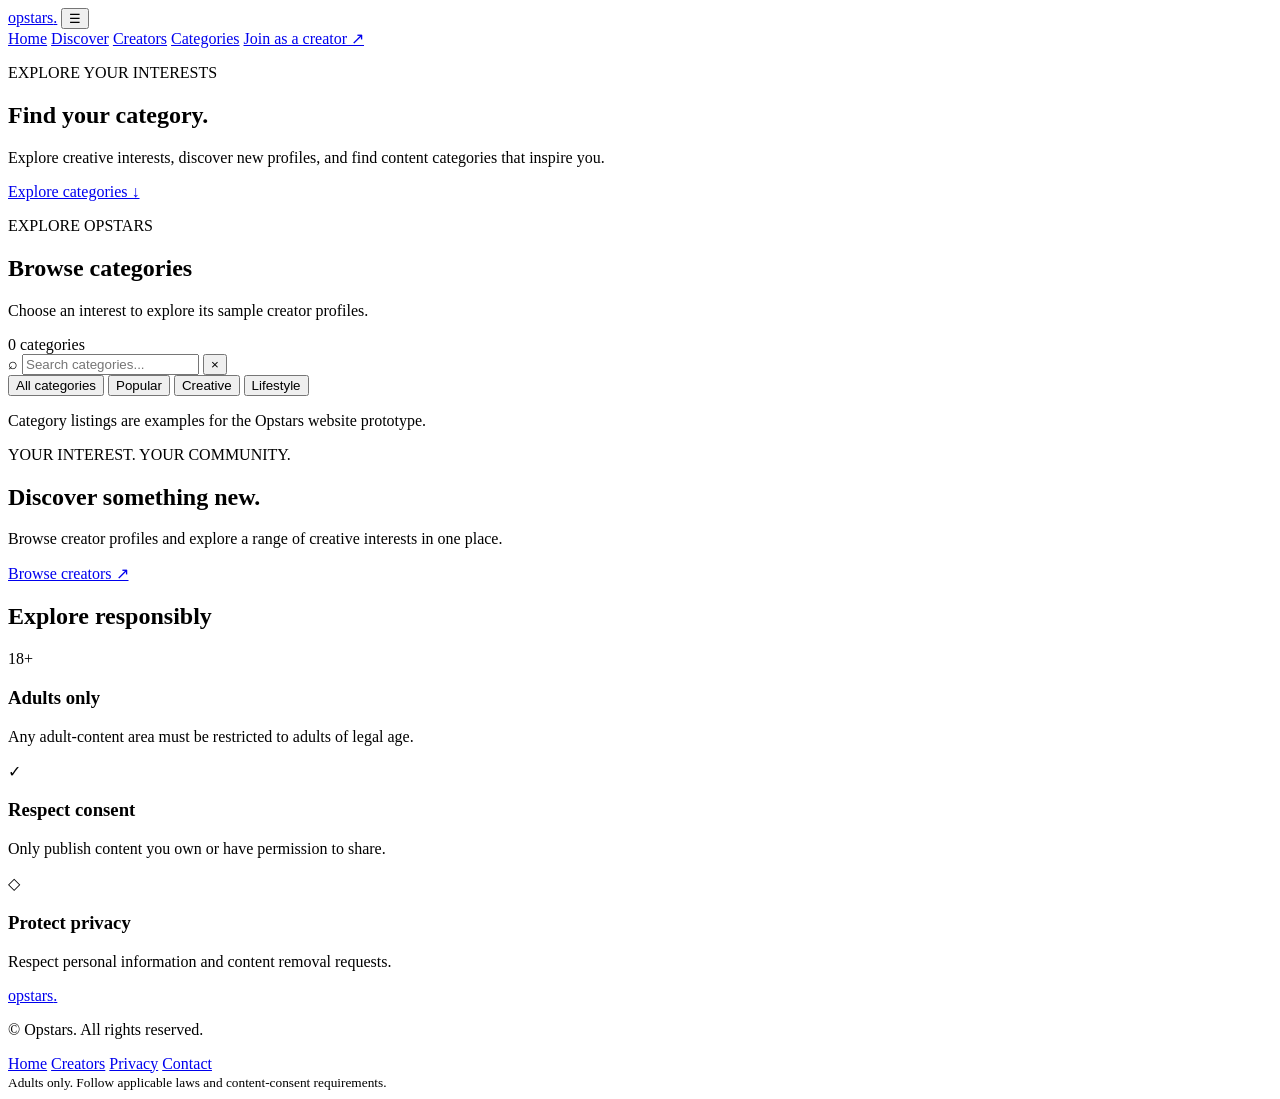
==== categories.html @ 4d6888ff "Create categories.html" ====
<!DOCTYPE html>
<html lang="en">
<head>
  <meta charset="UTF-8">
  <meta name="viewport" content="width=device-width, initial-scale=1.0">
  <meta name="theme-color" content="#ffffff">
  <meta name="description" content="Explore creator categories on Opstars.">
  <title>Categories | Opstars</title>
  <link rel="stylesheet" href="categories.css">
  <script src="categories.js" defer></script>
</head>
<body>
  <header class="site-header">
    <a class="logo" href="index.html">op<span>stars</span>.</a>

    <button class="menu-toggle" id="menuToggle"
      aria-label="Toggle navigation" aria-expanded="false">☰</button>

    <nav id="mainNav">
      <a href="index.html">Home</a>
      <a href="index.html#discover">Discover</a>
      <a href="creators.html">Creators</a>
      <a class="active" href="categories.html">Categories</a>
      <a class="join-link" href="index.html#join">Join as a creator ↗</a>
    </nav>
  </header>

  <main>
    <section class="hero">
      <p class="eyebrow">EXPLORE YOUR INTERESTS</p>
      <h1>Find your <span>category.</span></h1>
      <p>
        Explore creative interests, discover new profiles, and find
        content categories that inspire you.
      </p>
      <a href="#categoryDirectory" class="primary-button">
        Explore categories ↓
      </a>
    </section>

    <section class="category-section" id="categoryDirectory">
      <div class="section-heading">
        <div>
          <p class="eyebrow">EXPLORE OPSTARS</p>
          <h2>Browse categories</h2>
          <p>Choose an interest to explore its sample creator profiles.</p>
        </div>
        <span id="categoryCount" class="result-count">0 categories</span>
      </div>

      <label class="search-box">
        <span aria-hidden="true">⌕</span>
        <input id="categorySearch" type="search"
          placeholder="Search categories..."
          aria-label="Search categories">
        <button id="clearSearch" type="button"
          aria-label="Clear search">×</button>
      </label>

      <div class="filter-bar" aria-label="Category filters">
        <button class="filter active" data-filter="All">All categories</button>
        <button class="filter" data-filter="Popular">Popular</button>
        <button class="filter" data-filter="Creative">Creative</button>
        <button class="filter" data-filter="Lifestyle">Lifestyle</button>
      </div>

      <div class="category-grid" id="categoryGrid"></div>

      <div class="empty-state" id="emptyState" hidden>
        <div class="empty-icon">⌕</div>
        <h3>No categories found</h3>
        <p>Try a different search term or filter.</p>
        <button class="primary-button" id="resetFilters" type="button">
          Reset filters
        </button>
      </div>

      <p class="demo-note">
        Category listings are examples for the Opstars website prototype.
      </p>
    </section>

    <section class="creator-banner">
      <div>
        <p class="eyebrow">YOUR INTEREST. YOUR COMMUNITY.</p>
        <h2>Discover something <span>new.</span></h2>
        <p>
          Browse creator profiles and explore a range of creative
          interests in one place.
        </p>
      </div>
      <a href="creators.html" class="primary-button">
        Browse creators ↗
      </a>
    </section>

    <section class="safety-section">
      <h2>Explore responsibly</h2>
      <div class="safety-grid">
        <article>
          <span class="safety-icon">18+</span>
          <h3>Adults only</h3>
          <p>Any adult-content area must be restricted to adults of legal age.</p>
        </article>
        <article>
          <span class="safety-icon">✓</span>
          <h3>Respect consent</h3>
          <p>Only publish content you own or have permission to share.</p>
        </article>
        <article>
          <span class="safety-icon">◇</span>
          <h3>Protect privacy</h3>
          <p>Respect personal information and content removal requests.</p>
        </article>
      </div>
    </section>
  </main>

  <footer class="site-footer">
    <a class="logo" href="index.html">op<span>stars</span>.</a>
    <p>© <span id="year"></span> Opstars. All rights reserved.</p>
    <div class="footer-links">
      <a href="index.html">Home</a>
      <a href="creators.html">Creators</a>
      <a href="mailto:privacy@example.com">Privacy</a>
      <a href="mailto:support@example.com">Contact</a>
    </div>
    <small>Adults only. Follow applicable laws and content-consent requirements.</small>
  </footer>
</body>
</html>
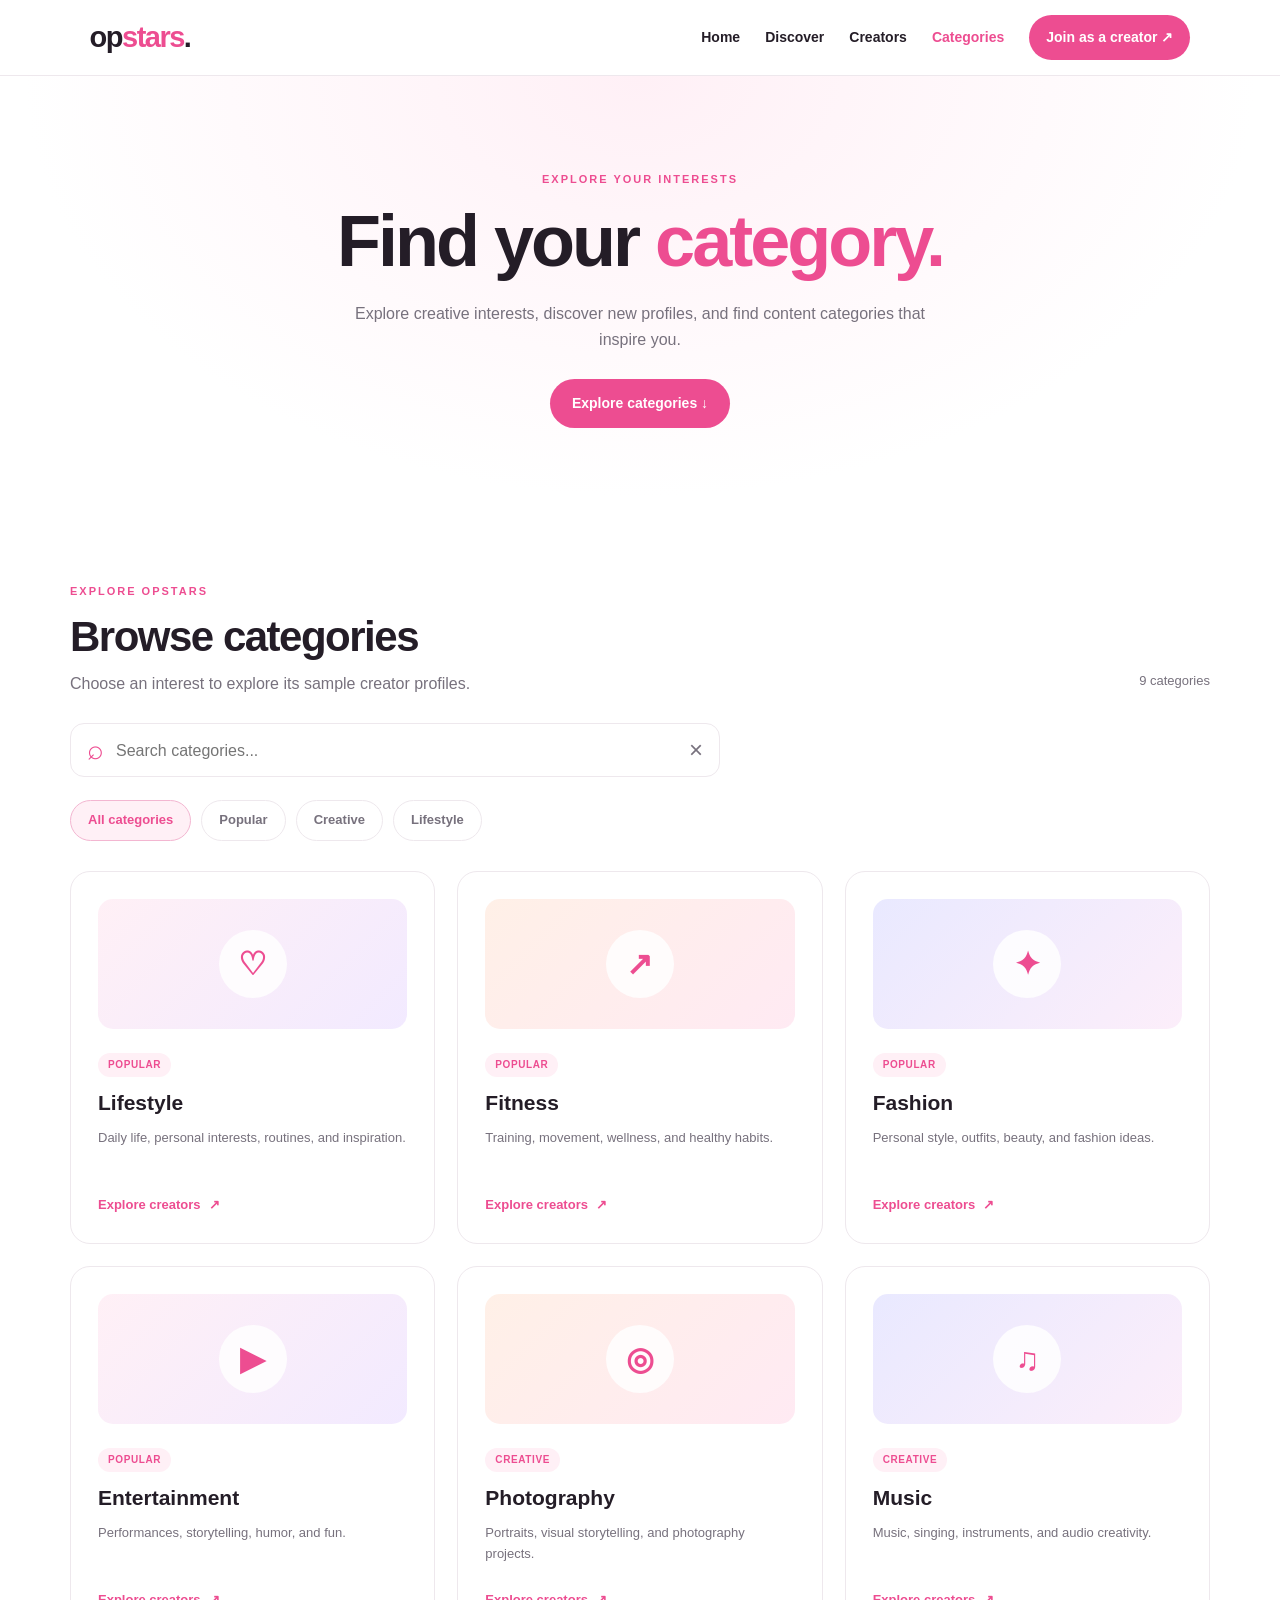
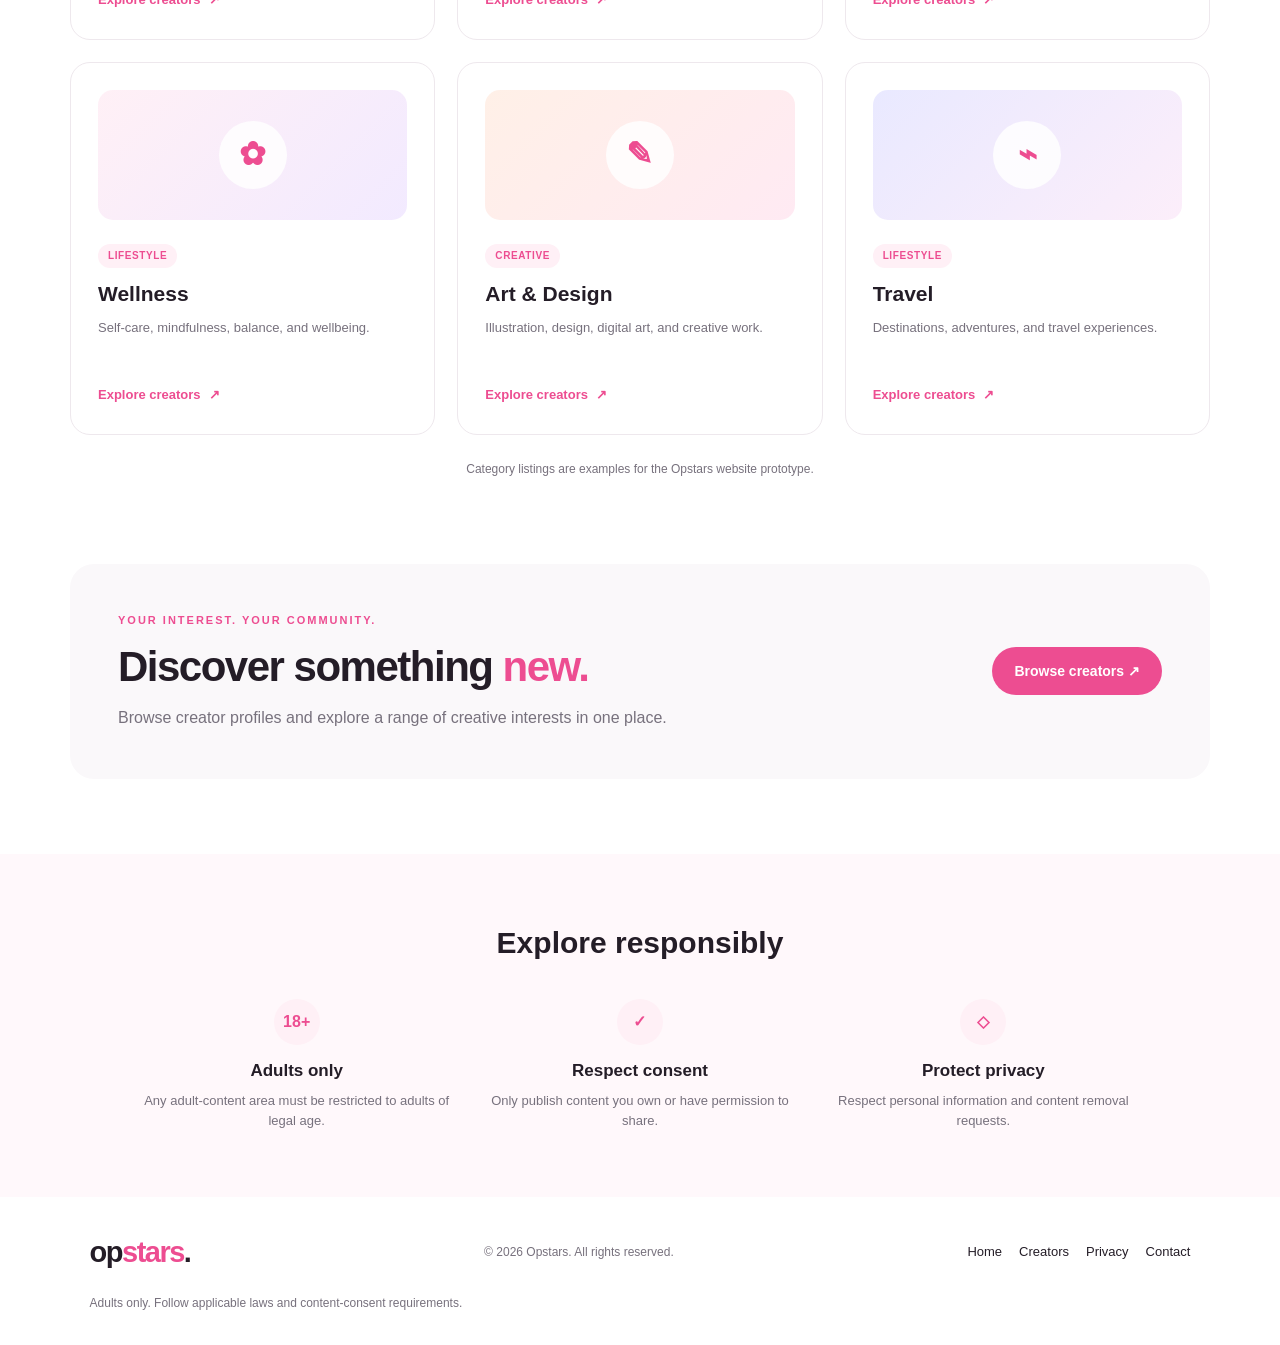
==== commit af8790c6: "Update categories.html" ====
--- a/categories.html
+++ b/categories.html
@@ -19,7 +19,7 @@
 
     <nav id="mainNav">
       <a href="index.html">Home</a>
-      <a href="index.html#discover">Discover</a>
+      <a href="index.html">Discover</a>
       <a href="creators.html">Creators</a>
       <a class="active" href="categories.html">Categories</a>
       <a class="join-link" href="index.html#join">Join as a creator ↗</a>
--- a/categories.css
+++ b/categories.css
@@ -0,0 +1,563 @@
+
+:root {
+  --ink: #241d27;
+  --muted: #77717d;
+  --pink: #ed4d91;
+  --pink-dark: #d9377b;
+  --pink-light: #fff0f6;
+  --line: #eee8ed;
+  --surface: #faf8fa;
+  --white: #ffffff;
+}
+
+* {
+  box-sizing: border-box;
+  margin: 0;
+  padding: 0;
+}
+
+html {
+  scroll-behavior: smooth;
+  scroll-padding-top: 90px;
+}
+
+body {
+  font-family: Arial, Helvetica, sans-serif;
+  color: var(--ink);
+  background: var(--white);
+  line-height: 1.6;
+}
+
+a {
+  color: inherit;
+  text-decoration: none;
+}
+
+button,
+input {
+  font: inherit;
+}
+
+button {
+  cursor: pointer;
+}
+
+.site-header {
+  min-height: 76px;
+  padding: 0 7%;
+  display: flex;
+  align-items: center;
+  justify-content: space-between;
+  gap: 20px;
+  background: #ffffff;
+  border-bottom: 1px solid var(--line);
+  position: sticky;
+  top: 0;
+  z-index: 10;
+}
+
+.logo {
+  font-size: 29px;
+  font-weight: 900;
+  letter-spacing: -1.5px;
+  white-space: nowrap;
+}
+
+.logo span,
+.hero h1 span,
+.creator-banner h2 span {
+  color: var(--pink);
+}
+
+.site-header nav {
+  display: flex;
+  align-items: center;
+  gap: 25px;
+  font-size: 14px;
+  font-weight: 600;
+}
+
+.site-header nav a:hover,
+.site-header nav a.active {
+  color: var(--pink);
+}
+
+.site-header nav .join-link {
+  padding: 11px 17px;
+  border-radius: 30px;
+  background: var(--pink);
+  color: white;
+}
+
+.site-header nav .join-link:hover {
+  background: var(--pink-dark);
+}
+
+.menu-toggle {
+  display: none;
+  background: none;
+  border: none;
+  font-size: 26px;
+}
+
+.hero {
+  padding: 95px 22px 85px;
+  text-align: center;
+  background:
+    radial-gradient(ellipse at 50% 0%, #fff0f6 0%, transparent 68%),
+    #ffffff;
+}
+
+.eyebrow {
+  margin-bottom: 12px;
+  color: var(--pink);
+  font-size: 11px;
+  font-weight: 800;
+  letter-spacing: 2px;
+}
+
+.hero h1 {
+  font-size: clamp(42px, 7vw, 72px);
+  letter-spacing: -3px;
+  line-height: 1.12;
+  margin-bottom: 20px;
+}
+
+.hero > p:not(.eyebrow) {
+  max-width: 590px;
+  margin: 0 auto 27px;
+  color: var(--muted);
+  font-size: 16px;
+}
+
+.primary-button {
+  display: inline-flex;
+  align-items: center;
+  justify-content: center;
+  border: none;
+  border-radius: 30px;
+  padding: 13px 22px;
+  background: var(--pink);
+  color: white;
+  font-size: 14px;
+  font-weight: 700;
+  transition: background 0.2s, transform 0.2s;
+}
+
+.primary-button:hover {
+  background: var(--pink-dark);
+  transform: translateY(-2px);
+}
+
+.category-section {
+  max-width: 1190px;
+  margin: auto;
+  padding: 70px 25px 85px;
+}
+
+.section-heading {
+  display: flex;
+  justify-content: space-between;
+  align-items: end;
+  gap: 20px;
+  margin-bottom: 27px;
+}
+
+.section-heading h2,
+.creator-banner h2 {
+  font-size: clamp(30px, 4vw, 42px);
+  line-height: 1.2;
+  letter-spacing: -1.5px;
+}
+
+.section-heading p:not(.eyebrow) {
+  color: var(--muted);
+  margin-top: 8px;
+}
+
+.result-count {
+  color: var(--muted);
+  font-size: 13px;
+  white-space: nowrap;
+  padding-bottom: 5px;
+}
+
+.search-box {
+  max-width: 650px;
+  height: 54px;
+  display: flex;
+  align-items: center;
+  gap: 12px;
+  padding: 0 16px;
+  border: 1px solid var(--line);
+  border-radius: 14px;
+  background: white;
+}
+
+.search-box > span {
+  color: var(--pink);
+  font-size: 28px;
+}
+
+.search-box input {
+  min-width: 0;
+  flex: 1;
+  border: none;
+  outline: none;
+  background: transparent;
+  color: var(--ink);
+}
+
+.search-box button {
+  border: none;
+  background: transparent;
+  color: var(--muted);
+  font-size: 24px;
+}
+
+.filter-bar {
+  display: flex;
+  flex-wrap: wrap;
+  gap: 10px;
+  margin: 23px 0 30px;
+}
+
+.filter {
+  border: 1px solid var(--line);
+  border-radius: 25px;
+  padding: 9px 17px;
+  background: white;
+  color: var(--muted);
+  font-size: 13px;
+  font-weight: 700;
+  transition: 0.2s;
+}
+
+.filter:hover,
+.filter.active {
+  color: var(--pink);
+  background: var(--pink-light);
+  border-color: #f3b6d1;
+}
+
+.category-grid {
+  display: grid;
+  grid-template-columns: repeat(3, minmax(0, 1fr));
+  gap: 22px;
+}
+
+.category-card {
+  min-width: 0;
+  padding: 27px;
+  border: 1px solid var(--line);
+  border-radius: 20px;
+  background: white;
+  transition: transform 0.2s, box-shadow 0.2s;
+}
+
+.category-card:hover {
+  transform: translateY(-5px);
+  box-shadow: 0 14px 35px #2414240d;
+}
+
+.category-art {
+  height: 130px;
+  display: flex;
+  align-items: center;
+  justify-content: center;
+  border-radius: 15px;
+  margin-bottom: 21px;
+  background: linear-gradient(135deg, #fff0f6, #f2eaff);
+}
+
+.category-card:nth-child(3n + 2) .category-art {
+  background: linear-gradient(135deg, #fff0e7, #ffeaf3);
+}
+
+.category-card:nth-child(3n) .category-art {
+  background: linear-gradient(135deg, #e9e9ff, #fceefa);
+}
+
+.category-icon {
+  width: 68px;
+  height: 68px;
+  display: flex;
+  align-items: center;
+  justify-content: center;
+  border-radius: 50%;
+  background: #ffffffd9;
+  color: var(--pink);
+  font-size: 32px;
+  font-weight: 800;
+}
+
+.category-label {
+  display: inline-block;
+  margin-bottom: 9px;
+  padding: 4px 10px;
+  border-radius: 20px;
+  background: var(--pink-light);
+  color: var(--pink);
+  font-size: 10px;
+  font-weight: 800;
+  text-transform: uppercase;
+  letter-spacing: 0.6px;
+}
+
+.category-card h3 {
+  margin-bottom: 8px;
+  font-size: 21px;
+}
+
+.category-card p {
+  min-height: 44px;
+  margin-bottom: 19px;
+  color: var(--muted);
+  font-size: 13px;
+}
+
+.category-link {
+  display: inline-flex;
+  align-items: center;
+  gap: 8px;
+  color: var(--pink);
+  font-size: 13px;
+  font-weight: 700;
+}
+
+.category-link:hover {
+  color: var(--pink-dark);
+  text-decoration: underline;
+}
+
+.empty-state {
+  padding: 50px 15px;
+  text-align: center;
+}
+
+.empty-state[hidden] {
+  display: none;
+}
+
+.empty-icon {
+  color: var(--pink);
+  font-size: 40px;
+}
+
+.empty-state h3 {
+  margin: 8px 0;
+  font-size: 23px;
+}
+
+.empty-state p {
+  margin-bottom: 18px;
+  color: var(--muted);
+}
+
+.demo-note {
+  margin-top: 25px;
+  color: var(--muted);
+  font-size: 12px;
+  text-align: center;
+}
+
+.creator-banner {
+  max-width: 1140px;
+  margin: 0 auto 75px;
+  padding: 48px;
+  display: flex;
+  align-items: center;
+  justify-content: space-between;
+  gap: 30px;
+  border-radius: 24px;
+  background: var(--surface);
+}
+
+.creator-banner > div {
+  max-width: 600px;
+}
+
+.creator-banner h2 {
+  margin-bottom: 13px;
+}
+
+.creator-banner > div > p:last-child {
+  color: var(--muted);
+}
+
+.creator-banner .primary-button {
+  flex-shrink: 0;
+}
+
+.safety-section {
+  padding: 65px 7%;
+  background: #fff8fb;
+  text-align: center;
+}
+
+.safety-section > h2 {
+  margin-bottom: 32px;
+  font-size: 30px;
+}
+
+.safety-grid {
+  display: grid;
+  grid-template-columns: repeat(3, minmax(0, 1fr));
+  gap: 30px;
+  max-width: 1000px;
+  margin: auto;
+}
+
+.safety-icon {
+  width: 46px;
+  height: 46px;
+  display: inline-flex;
+  align-items: center;
+  justify-content: center;
+  margin-bottom: 12px;
+  border-radius: 50%;
+  background: var(--pink-light);
+  color: var(--pink);
+  font-weight: 900;
+}
+
+.safety-grid h3 {
+  margin-bottom: 7px;
+  font-size: 17px;
+}
+
+.safety-grid p {
+  color: var(--muted);
+  font-size: 13px;
+}
+
+.site-footer {
+  padding: 32px 7%;
+  display: flex;
+  align-items: center;
+  justify-content: space-between;
+  flex-wrap: wrap;
+  gap: 18px;
+}
+
+.site-footer p,
+.site-footer small {
+  color: var(--muted);
+  font-size: 12px;
+}
+
+.footer-links {
+  display: flex;
+  flex-wrap: wrap;
+  gap: 17px;
+  font-size: 13px;
+}
+
+.footer-links a:hover {
+  color: var(--pink);
+}
+
+.site-footer small {
+  flex-basis: 100%;
+}
+
+@media (max-width: 900px) {
+  .site-header {
+    padding: 0 5%;
+  }
+
+  .site-header nav {
+    gap: 14px;
+    font-size: 12px;
+  }
+
+  .category-grid {
+    grid-template-columns: repeat(2, minmax(0, 1fr));
+  }
+
+  .creator-banner {
+    margin-right: 20px;
+    margin-left: 20px;
+    padding: 35px;
+  }
+}
+
+@media (max-width: 650px) {
+  .site-header {
+    min-height: 68px;
+  }
+
+  .menu-toggle {
+    display: block;
+  }
+
+  .site-header nav {
+    display: none;
+    position: absolute;
+    top: 68px;
+    left: 0;
+    right: 0;
+    padding: 20px 6%;
+    flex-direction: column;
+    align-items: stretch;
+    gap: 18px;
+    background: white;
+    border-bottom: 1px solid var(--line);
+  }
+
+  .site-header nav.open {
+    display: flex;
+  }
+
+  .site-header nav .join-link {
+    text-align: center;
+  }
+
+  .hero {
+    padding: 70px 20px;
+  }
+
+  .hero h1 {
+    letter-spacing: -2px;
+  }
+
+  .category-section {
+    padding: 50px 18px 65px;
+  }
+
+  .section-heading {
+    align-items: flex-start;
+    flex-direction: column;
+    gap: 10px;
+  }
+
+  .category-grid {
+    grid-template-columns: 1fr;
+    gap: 17px;
+  }
+
+  .category-card {
+    padding: 20px;
+  }
+
+  .creator-banner {
+    flex-direction: column;
+    align-items: flex-start;
+    padding: 29px 24px;
+  }
+
+  .safety-section {
+    padding: 50px 22px;
+  }
+
+  .safety-grid {
+    grid-template-columns: 1fr;
+    gap: 27px;
+  }
+
+  .site-footer {
+    align-items: flex-start;
+    flex-direction: column;
+    padding: 28px 22px;
+  }
+}
